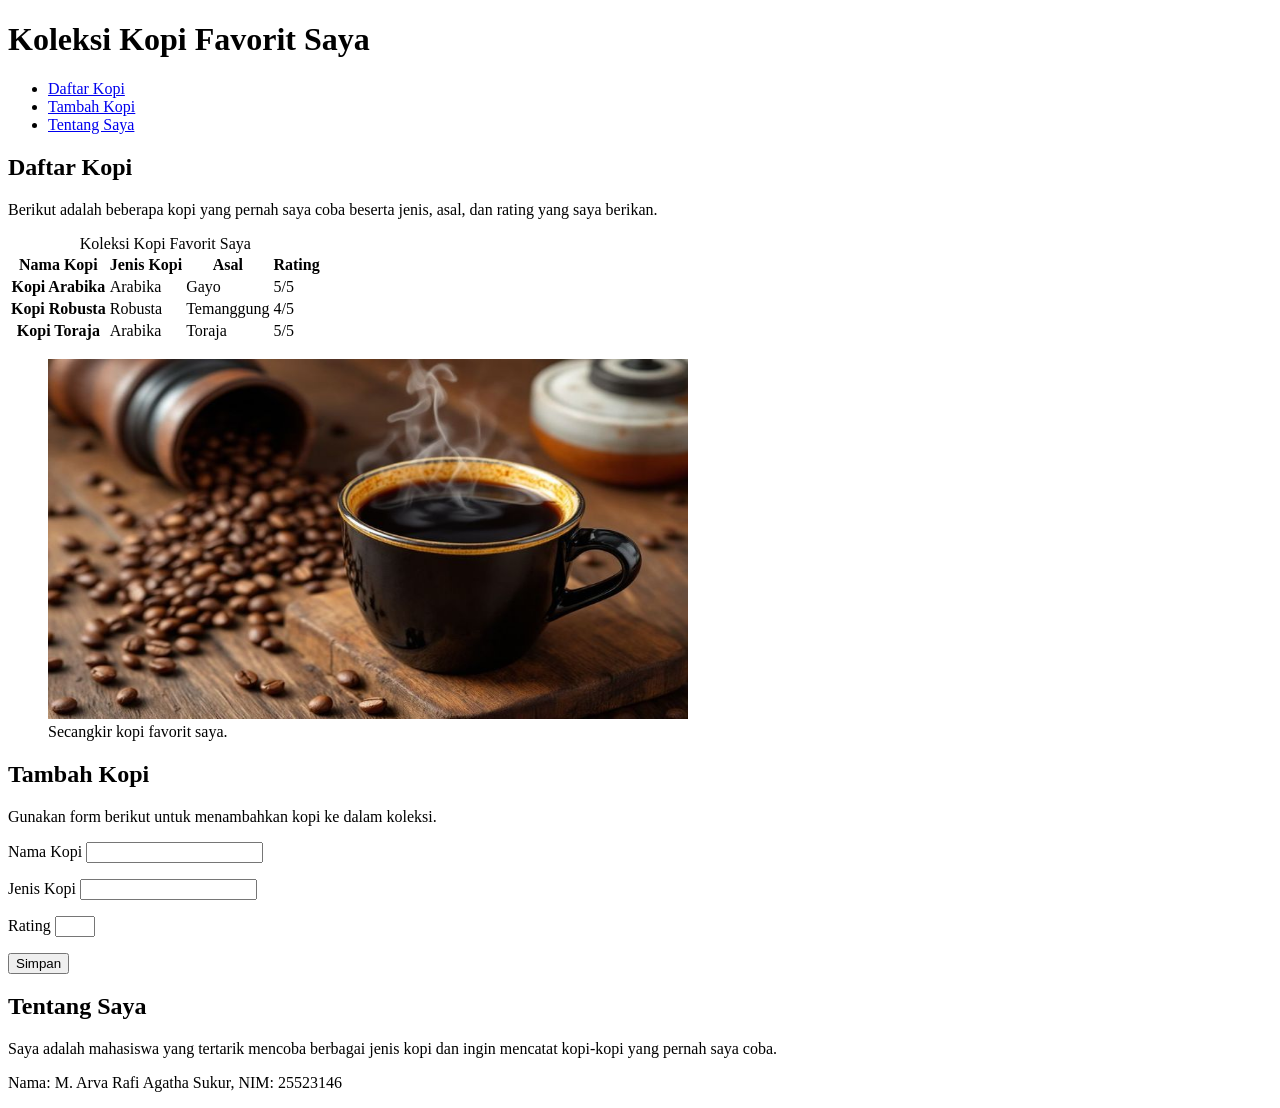
==== worksheet-p4/profil.html @ 885b1ea2 "pertemuan 4: rencana design token di README" ====
<!DOCTYPE html>
<html lang="id">
<head>
    <meta charset="utf-8">
    <meta name="viewport" content="width=device-width, initial-scale=1.0">
    <title>Koleksi Kopi Favorit Saya</title>
</head>

<body>

    <header>
        <h1>Koleksi Kopi Favorit Saya</h1>

        <nav aria-label="Navigasi utama">
            <ul>
                <li><a href="#daftar-kopi">Daftar Kopi</a></li>
                <li><a href="#tambah-kopi">Tambah Kopi</a></li>
                <li><a href="#tentang-saya">Tentang Saya</a></li>
            </ul>
        </nav>
    </header>

    <main>

        <section id="daftar-kopi">
            <h2>Daftar Kopi</h2>

            <p>
                Berikut adalah beberapa kopi yang pernah saya coba
                beserta jenis, asal, dan rating yang saya berikan.
            </p>

            <table>
                <caption>Koleksi Kopi Favorit Saya</caption>

                <thead>
                    <tr>
                        <th scope="col">Nama Kopi</th>
                        <th scope="col">Jenis Kopi</th>
                        <th scope="col">Asal</th>
                        <th scope="col">Rating</th>
                    </tr>
                </thead>

                <tbody>
                    <tr>
                        <th scope="row">Kopi Arabika</th>
                        <td>Arabika</td>
                        <td>Gayo</td>
                        <td>5/5</td>
                    </tr>

                    <tr>
                        <th scope="row">Kopi Robusta</th>
                        <td>Robusta</td>
                        <td>Temanggung</td>
                        <td>4/5</td>
                    </tr>

                    <tr>
                        <th scope="row">Kopi Toraja</th>
                        <td>Arabika</td>
                        <td>Toraja</td>
                        <td>5/5</td>
                    </tr>
                </tbody>
            </table>

            <figure>
    <img
        src="Kopi-Pahit-from-Yogyakarta-Indonesia.jpeg"
        alt="Secangkir kopi yang disajikan di atas meja"
        width="640"
        height="360"
        loading="lazy"
    >
    <figcaption>Secangkir kopi favorit saya.</figcaption>
</figure>

        </section>


        <section id="tambah-kopi">
            <h2>Tambah Kopi</h2>

            <p>
                Gunakan form berikut untuk menambahkan kopi ke dalam koleksi.
            </p>

            <form action="/simpan" method="post">

                <p>
                    <label for="nama-kopi">Nama Kopi</label>
                    <input
                        type="text"
                        id="nama-kopi"
                        name="nama-kopi"
                        required
                    >
                </p>

                <p>
                    <label for="jenis-kopi">Jenis Kopi</label>
                    <input
                        type="text"
                        id="jenis-kopi"
                        name="jenis-kopi"
                        required
                    >
                </p>

                <p>
                    <label for="rating">Rating</label>
                    <input
                        type="number"
                        id="rating"
                        name="rating"
                        min="1"
                        max="5"
                        required
                    >
                </p>

                <button type="submit">Simpan</button>

            </form>
        </section>


        <section id="tentang-saya">
            <h2>Tentang Saya</h2>

            <p>
                Saya adalah mahasiswa yang tertarik mencoba berbagai jenis
                kopi dan ingin mencatat kopi-kopi yang pernah saya coba.
            </p>
        </section>

    </main>


    <footer>
        <p>Nama: M. Arva Rafi Agatha Sukur, NIM: 25523146 </p>
    </footer>

</body>
</html>
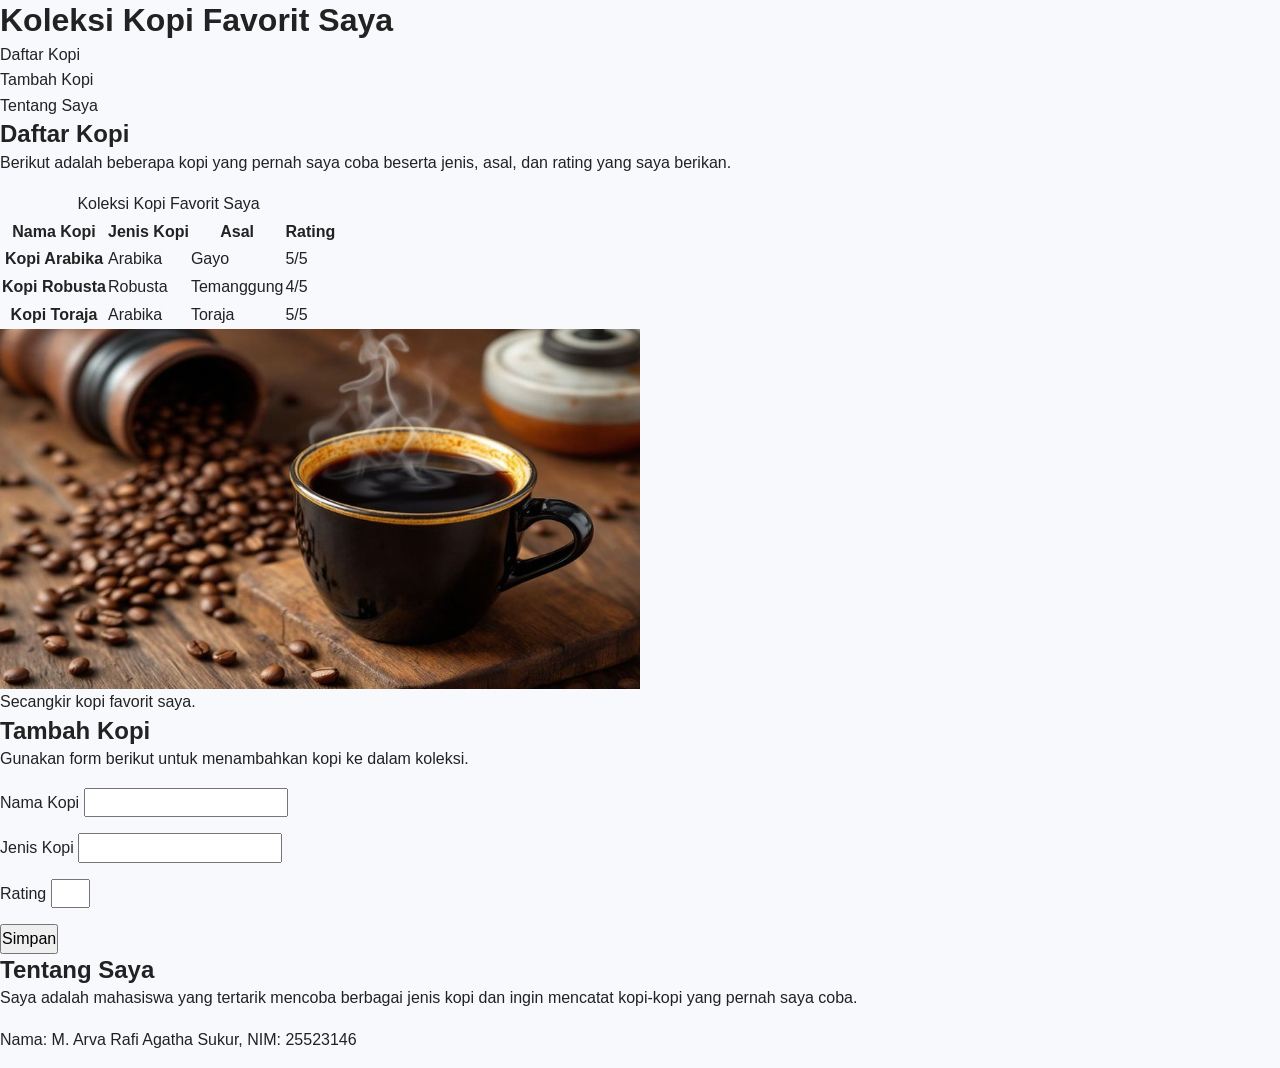
==== commit 99fcff0a: "Pertemuan 4" ====
--- a/worksheet-p4/profil.html
+++ b/worksheet-p4/profil.html
@@ -4,6 +4,12 @@
     <meta charset="utf-8">
     <meta name="viewport" content="width=device-width, initial-scale=1.0">
     <title>Koleksi Kopi Favorit Saya</title>
+
+    <link rel="stylesheet" href="tokens.css">
+    <link rel="stylesheet" href="base.css">
+    <link rel="stylesheet" href="layout.css">
+    <link rel="stylesheet" href="komponen.css">
+    <link rel="stylesheet" href="tema.css">
 </head>
 
 <body>
--- a/worksheet-p4/tokens.css
+++ b/worksheet-p4/tokens.css
@@ -0,0 +1,39 @@
+:root {
+  --color-primary: #6c63ff;
+  --color-primary-dark: #5148d9;
+  --color-secondary: #ffb6c1;
+
+  --color-background: #f8f9fc;
+  --color-surface: #ffffff;
+  --color-text: #222222;
+  --color-text-muted: #6b7280;
+  --color-border: #e5e7eb;
+
+  --color-success: #22c55e;
+  --color-warning: #f59e0b;
+  --color-danger: #ef4444;
+
+  --font-family: Arial, Helvetica, sans-serif;
+  --font-size-sm: 0.875rem;
+  --font-size-md: 1rem;
+  --font-size-lg: 1.25rem;
+  --font-size-xl: 1.75rem;
+  --font-size-xxl: 2.25rem;
+
+  --space-xs: 4px;
+  --space-sm: 8px;
+  --space-md: 16px;
+  --space-lg: 24px;
+  --space-xl: 32px;
+  --space-xxl: 48px;
+
+  --radius-sm: 6px;
+  --radius-md: 10px;
+  --radius-lg: 16px;
+  --radius-full: 999px;
+
+  --shadow-sm: 0 2px 6px rgba(0, 0, 0, 0.08);
+  --shadow-md: 0 4px 12px rgba(0, 0, 0, 0.12);
+
+  --container-width: 1100px;
+}
--- a/worksheet-p4/base.css
+++ b/worksheet-p4/base.css
@@ -0,0 +1,56 @@
+* {
+    box-sizing: border-box;
+    margin: 0;
+    padding: 0;
+}
+
+html {
+    scroll-behavior: smooth;
+}
+
+body {
+    background-color: var(--color-background);
+    color: var(--color-text);
+    font-family: var(--font-family);
+    font-size: var(--font-size-md);
+    line-height: 1.6;
+}
+
+img {
+    max-width: 100%;
+    display: block;
+}
+
+a {
+    color: inherit;
+    text-decoration: none;
+}
+
+button,
+input,
+textarea,
+select {
+    font: inherit;
+}
+
+button {
+    cursor: pointer;
+}
+
+ul,
+ol {
+    list-style: none;
+}
+
+h1,
+h2,
+h3,
+h4,
+h5,
+h6 {
+    line-height: 1.3;
+}
+
+p {
+    margin-bottom: var(--space-md);
+}
--- a/worksheet-p4/layout.css
+++ b/worksheet-p4/layout.css
@@ -0,0 +1,97 @@
+.container {
+    width: min(100% - 32px, var(--container-width));
+    margin-inline: auto;
+}
+
+.page {
+    min-height: 100vh;
+    display: flex;
+    flex-direction: column;
+}
+
+main {
+    flex: 1;
+}
+
+.header {
+    width: 100%;
+    background-color: var(--color-surface);
+    border-bottom: 1px solid var(--color-border);
+}
+
+.header-inner {
+    min-height: 70px;
+    display: flex;
+    align-items: center;
+    justify-content: space-between;
+    gap: var(--space-lg);
+}
+
+.nav {
+    display: flex;
+    align-items: center;
+    gap: var(--space-lg);
+}
+
+.nav-list {
+    display: flex;
+    align-items: center;
+    gap: var(--space-md);
+}
+
+.main-content {
+    padding-block: var(--space-xxl);
+}
+
+.section {
+    padding-block: var(--space-xl);
+}
+
+.section-header {
+    margin-bottom: var(--space-xl);
+}
+
+.grid {
+    display: grid;
+    gap: var(--space-lg);
+}
+
+.grid-2 {
+    grid-template-columns: repeat(2, 1fr);
+}
+
+.grid-3 {
+    grid-template-columns: repeat(3, 1fr);
+}
+
+.footer {
+    margin-top: auto;
+    padding-block: var(--space-xl);
+    background-color: var(--color-surface);
+    border-top: 1px solid var(--color-border);
+}
+
+@media (max-width: 768px) {
+    .container {
+        width: min(100% - 24px, var(--container-width));
+    }
+
+    .header-inner {
+        flex-direction: column;
+        align-items: flex-start;
+        padding-block: var(--space-md);
+    }
+
+    .nav-list {
+        flex-wrap: wrap;
+    }
+
+    .grid-2,
+    .grid-3 {
+        grid-template-columns: 1fr;
+    }
+
+    .main-content {
+        padding-block: var(--space-xl);
+    }
+}
--- a/worksheet-p4/komponen.css
+++ b/worksheet-p4/komponen.css
@@ -0,0 +1,113 @@
+.card {
+    background-color: var(--color-surface);
+    border: 1px solid var(--color-border);
+    border-radius: var(--radius-md);
+    padding: var(--space-lg);
+    box-shadow: var(--shadow-sm);
+}
+
+.card-title {
+    margin-bottom: var(--space-sm);
+    font-size: var(--font-size-lg);
+}
+
+.card-text {
+    color: var(--color-text-muted);
+}
+
+.btn {
+    display: inline-flex;
+    align-items: center;
+    justify-content: center;
+    gap: var(--space-sm);
+    padding: var(--space-sm) var(--space-lg);
+    border: 1px solid transparent;
+    border-radius: var(--radius-md);
+    font-weight: 600;
+    transition: 0.2s ease;
+}
+
+.btn-primary {
+    background-color: var(--color-primary);
+    color: white;
+}
+
+.btn-primary:hover {
+    background-color: var(--color-primary-dark);
+}
+
+.btn-secondary {
+    background-color: var(--color-secondary);
+    color: var(--color-text);
+}
+
+.btn-outline {
+    background-color: transparent;
+    border-color: var(--color-border);
+    color: var(--color-text);
+}
+
+.btn-outline:hover {
+    background-color: var(--color-background);
+}
+
+.badge {
+    display: inline-block;
+    padding: 4px 10px;
+    border-radius: var(--radius-full);
+    background-color: var(--color-primary);
+    color: white;
+    font-size: var(--font-size-sm);
+    font-weight: 600;
+}
+
+.form-group {
+    display: flex;
+    flex-direction: column;
+    gap: var(--space-xs);
+    margin-bottom: var(--space-md);
+}
+
+.form-label {
+    font-weight: 600;
+}
+
+.form-control {
+    width: 100%;
+    padding: var(--space-sm) var(--space-md);
+    border: 1px solid var(--color-border);
+    border-radius: var(--radius-sm);
+    background-color: var(--color-surface);
+    color: var(--color-text);
+    outline: none;
+}
+
+.form-control:focus {
+    border-color: var(--color-primary);
+}
+
+.alert {
+    padding: var(--space-md);
+    border-radius: var(--radius-md);
+    background-color: var(--color-background);
+    border: 1px solid var(--color-border);
+}
+
+.alert-success {
+    border-color: var(--color-success);
+}
+
+.alert-warning {
+    border-color: var(--color-warning);
+}
+
+.alert-danger {
+    border-color: var(--color-danger);
+}
+
+.avatar {
+    width: 48px;
+    height: 48px;
+    border-radius: var(--radius-full);
+    object-fit: cover;
+}
--- a/worksheet-p4/tema.css
+++ b/worksheet-p4/tema.css
@@ -0,0 +1,5 @@
+body {
+  background-color: var(--color-background);
+  color: var(--color-text);
+  font-family: var(--font-family);
+}
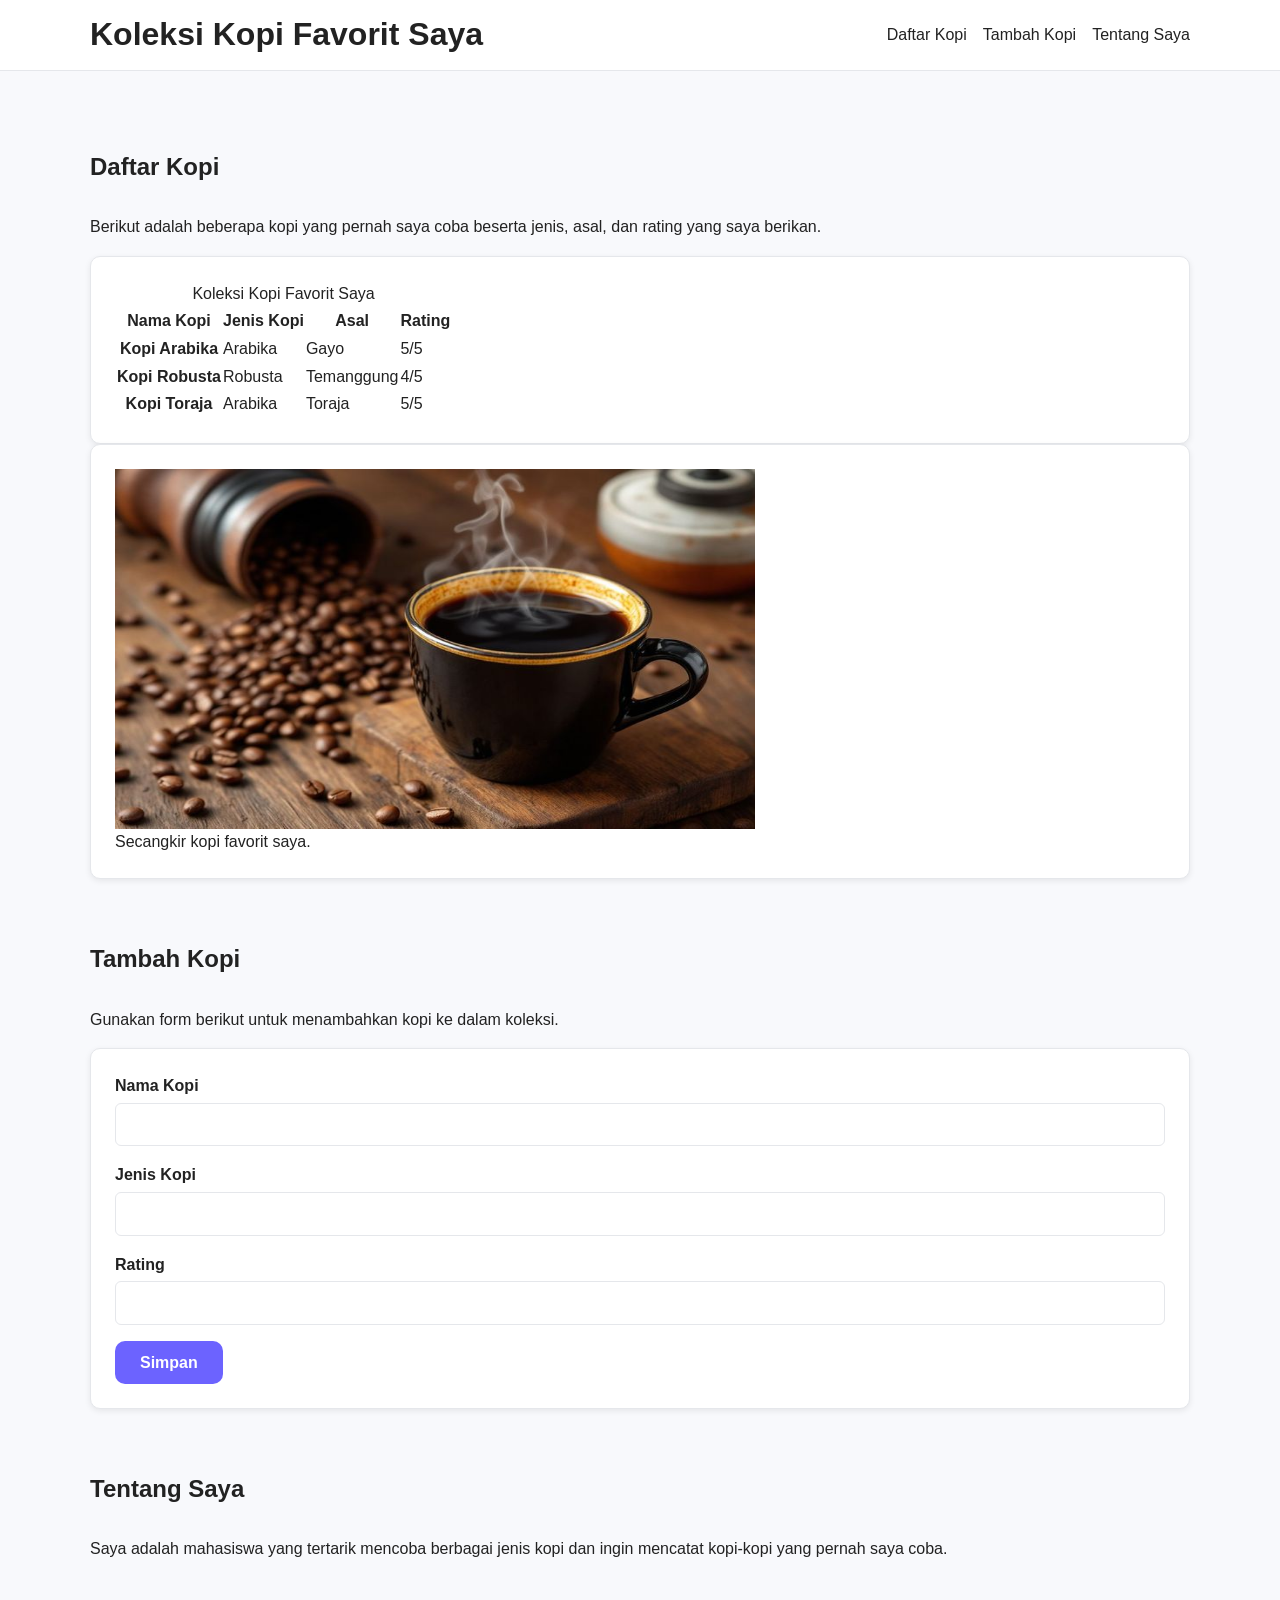
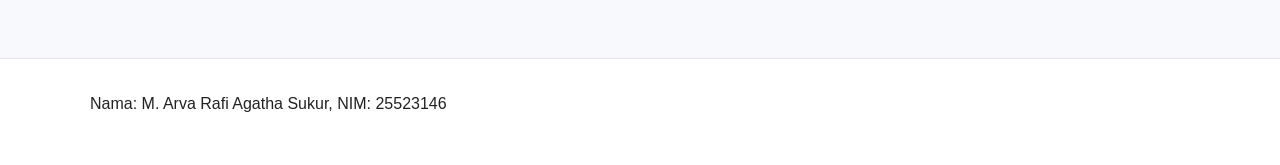
==== commit 0d26f894: "Pertemuan 4" ====
--- a/worksheet-p4/profil.html
+++ b/worksheet-p4/profil.html
@@ -12,141 +12,150 @@
     <link rel="stylesheet" href="tema.css">
 </head>
 
-<body>
+<body class="page">
 
-    <header>
-        <h1>Koleksi Kopi Favorit Saya</h1>
+    <header class="header">
+        <div class="container header-inner">
+            <h1>Koleksi Kopi Favorit Saya</h1>
 
-        <nav aria-label="Navigasi utama">
-            <ul>
-                <li><a href="#daftar-kopi">Daftar Kopi</a></li>
-                <li><a href="#tambah-kopi">Tambah Kopi</a></li>
-                <li><a href="#tentang-saya">Tentang Saya</a></li>
-            </ul>
-        </nav>
+            <nav class="nav" aria-label="Navigasi utama">
+                <ul class="nav-list">
+                    <li><a href="#daftar-kopi">Daftar Kopi</a></li>
+                    <li><a href="#tambah-kopi">Tambah Kopi</a></li>
+                    <li><a href="#tentang-saya">Tentang Saya</a></li>
+                </ul>
+            </nav>
+        </div>
     </header>
 
-    <main>
-
-        <section id="daftar-kopi">
-            <h2>Daftar Kopi</h2>
-
-            <p>
-                Berikut adalah beberapa kopi yang pernah saya coba
-                beserta jenis, asal, dan rating yang saya berikan.
-            </p>
-
-            <table>
-                <caption>Koleksi Kopi Favorit Saya</caption>
-
-                <thead>
-                    <tr>
-                        <th scope="col">Nama Kopi</th>
-                        <th scope="col">Jenis Kopi</th>
-                        <th scope="col">Asal</th>
-                        <th scope="col">Rating</th>
-                    </tr>
-                </thead>
-
-                <tbody>
-                    <tr>
-                        <th scope="row">Kopi Arabika</th>
-                        <td>Arabika</td>
-                        <td>Gayo</td>
-                        <td>5/5</td>
-                    </tr>
-
-                    <tr>
-                        <th scope="row">Kopi Robusta</th>
-                        <td>Robusta</td>
-                        <td>Temanggung</td>
-                        <td>4/5</td>
-                    </tr>
-
-                    <tr>
-                        <th scope="row">Kopi Toraja</th>
-                        <td>Arabika</td>
-                        <td>Toraja</td>
-                        <td>5/5</td>
-                    </tr>
-                </tbody>
-            </table>
-
-            <figure>
-    <img
-        src="Kopi-Pahit-from-Yogyakarta-Indonesia.jpeg"
-        alt="Secangkir kopi yang disajikan di atas meja"
-        width="640"
-        height="360"
-        loading="lazy"
-    >
-    <figcaption>Secangkir kopi favorit saya.</figcaption>
-</figure>
-
-        </section>
-
-
-        <section id="tambah-kopi">
-            <h2>Tambah Kopi</h2>
-
-            <p>
-                Gunakan form berikut untuk menambahkan kopi ke dalam koleksi.
-            </p>
-
-            <form action="/simpan" method="post">
+    <main class="main-content">
+        <div class="container">
+            <section id="daftar-kopi" class="section">
+                <div class="section-header">
+                    <h2>Daftar Kopi</h2>
+                </div>
 
                 <p>
-                    <label for="nama-kopi">Nama Kopi</label>
-                    <input
-                        type="text"
-                        id="nama-kopi"
-                        name="nama-kopi"
-                        required
-                    >
+                    Berikut adalah beberapa kopi yang pernah saya coba
+                    beserta jenis, asal, dan rating yang saya berikan.
                 </p>
 
+                <div class="card">
+                    <table>
+                        <caption>Koleksi Kopi Favorit Saya</caption>
+
+                        <thead>
+                            <tr>
+                                <th scope="col">Nama Kopi</th>
+                                <th scope="col">Jenis Kopi</th>
+                                <th scope="col">Asal</th>
+                                <th scope="col">Rating</th>
+                            </tr>
+                        </thead>
+
+                        <tbody>
+                            <tr>
+                                <th scope="row">Kopi Arabika</th>
+                                <td>Arabika</td>
+                                <td>Gayo</td>
+                                <td>5/5</td>
+                            </tr>
+
+                            <tr>
+                                <th scope="row">Kopi Robusta</th>
+                                <td>Robusta</td>
+                                <td>Temanggung</td>
+                                <td>4/5</td>
+                            </tr>
+
+                            <tr>
+                                <th scope="row">Kopi Toraja</th>
+                                <td>Arabika</td>
+                                <td>Toraja</td>
+                                <td>5/5</td>
+                            </tr>
+                        </tbody>
+                    </table>
+                </div>
+
+                <figure class="card">
+                    <img
+                        src="Kopi-Pahit-from-Yogyakarta-Indonesia.jpeg"
+                        alt="Secangkir kopi yang disajikan di atas meja"
+                        width="640"
+                        height="360"
+                        loading="lazy"
+                    >
+                    <figcaption>Secangkir kopi favorit saya.</figcaption>
+                </figure>
+            </section>
+
+            <section id="tambah-kopi" class="section">
+                <div class="section-header">
+                    <h2>Tambah Kopi</h2>
+                </div>
+
                 <p>
-                    <label for="jenis-kopi">Jenis Kopi</label>
-                    <input
-                        type="text"
-                        id="jenis-kopi"
-                        name="jenis-kopi"
-                        required
-                    >
+                    Gunakan form berikut untuk menambahkan kopi ke dalam koleksi.
                 </p>
 
+                <form class="card" action="/simpan" method="post">
+                    <div class="form-group">
+                        <label class="form-label" for="nama-kopi">Nama Kopi</label>
+                        <input
+                            class="form-control"
+                            type="text"
+                            id="nama-kopi"
+                            name="nama-kopi"
+                            required
+                        >
+                    </div>
+
+                    <div class="form-group">
+                        <label class="form-label" for="jenis-kopi">Jenis Kopi</label>
+                        <input
+                            class="form-control"
+                            type="text"
+                            id="jenis-kopi"
+                            name="jenis-kopi"
+                            required
+                        >
+                    </div>
+
+                    <div class="form-group">
+                        <label class="form-label" for="rating">Rating</label>
+                        <input
+                            class="form-control"
+                            type="number"
+                            id="rating"
+                            name="rating"
+                            min="1"
+                            max="5"
+                            required
+                        >
+                    </div>
+
+                    <button class="btn btn-primary" type="submit">Simpan</button>
+                </form>
+            </section>
+
+            <section id="tentang-saya" class="section">
+                <div class="section-header">
+                    <h2>Tentang Saya</h2>
+                </div>
+
                 <p>
-                    <label for="rating">Rating</label>
-                    <input
-                        type="number"
-                        id="rating"
-                        name="rating"
-                        min="1"
-                        max="5"
-                        required
-                    >
+                    Saya adalah mahasiswa yang tertarik mencoba berbagai jenis
+                    kopi dan ingin mencatat kopi-kopi yang pernah saya coba.
                 </p>
-
-                <button type="submit">Simpan</button>
-
-            </form>
-        </section>
-
-
-        <section id="tentang-saya">
-            <h2>Tentang Saya</h2>
-
-            <p>
-                Saya adalah mahasiswa yang tertarik mencoba berbagai jenis
-                kopi dan ingin mencatat kopi-kopi yang pernah saya coba.
-            </p>
-        </section>
-
+            </section>
+        </div>
     </main>
 
-
-    <footer>
-        <p>Nama: M. Arva Rafi Agatha Sukur, NIM: 25523146 </p>
+    <footer class="footer">
+        <div class="container">
+            <p>Nama: M. Arva Rafi Agatha Sukur, NIM: 25523146 </p>
+        </div>
     </footer>
 
 </body>
